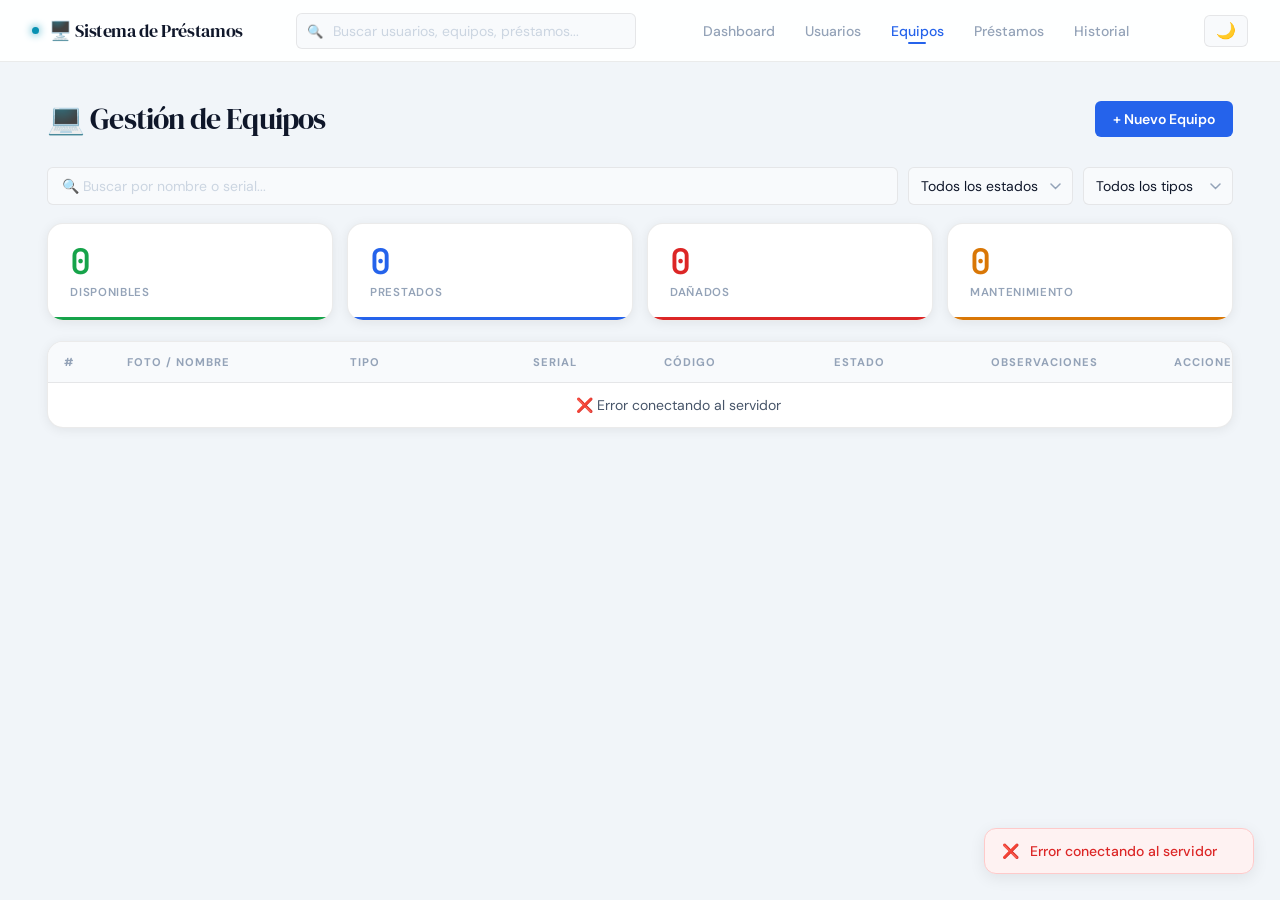
==== frontend/equipos.html @ e12aa638 "proyecto de prestamos backup" ====
<!DOCTYPE html>
<html lang="es">
<head>
    <meta charset="UTF-8">
    <meta name="viewport" content="width=device-width, initial-scale=1.0">
    <title>Equipos | Sistema de Préstamos</title>
    <link rel="stylesheet" href="css/styles.css">
</head>
<body>

    <nav class="navbar">
        <div class="navbar-brand">🖥️ Sistema de Préstamos</div>
        <div class="navbar-links">
            <a href="index.html">Dashboard</a>
            <a href="usuarios.html">Usuarios</a>
            <a href="equipos.html" class="active">Equipos</a>
            <a href="prestamos.html">Préstamos</a>
            <a href="historial.html">Historial</a>
        </div>
    </nav>

    <div class="container">

        <div class="page-header">
            <h1>💻 Gestión de Equipos</h1>
            <button class="btn btn-primary" onclick="abrirModal()">+ Nuevo Equipo</button>
        </div>

        <!-- FILTROS -->
        <div class="filtros-bar">
            <input type="text" id="buscador"
                   placeholder="🔍 Buscar por nombre o serial..."
                   oninput="filtrarEquipos()">

            <select id="filtroEstado" onchange="filtrarEquipos()">
                <option value="">Todos los estados</option>
                <option value="disponible">✅ Disponible</option>
                <option value="prestado">🔵 Prestado</option>
                <option value="dañado">🔴 Dañado</option>
                <option value="mantenimiento">🔧 Mantenimiento</option>
            </select>

            <select id="filtroTipo" onchange="filtrarEquipos()">
                <option value="">Todos los tipos</option>
                <option value="laptop">Laptop</option>
                <option value="mouse">Mouse</option>
                <option value="teclado">Teclado</option>
                <option value="diadema">Diadema</option>
                <option value="otro">Otro</option>
            </select>
        </div>

        <!-- CONTADORES -->
        <div class="stats-row" id="statsRow">
            <div class="stat-card stat-green">
                <span class="stat-num" id="cntDisponible">0</span>
                <span class="stat-label">Disponibles</span>
            </div>
            <div class="stat-card stat-blue">
                <span class="stat-num" id="cntPrestado">0</span>
                <span class="stat-label">Prestados</span>
            </div>
            <div class="stat-card stat-red">
                <span class="stat-num" id="cntDanado">0</span>
                <span class="stat-label">Dañados</span>
            </div>
            <div class="stat-card stat-yellow">
                <span class="stat-num" id="cntMantenimiento">0</span>
                <span class="stat-label">Mantenimiento</span>
            </div>
        </div>

        <!-- TABLA -->
        <div class="card">
            <div class="tabla-scroll">
                <table class="tabla" id="tablaEquipos">
                    <thead>
                        <tr>
                            <th>#</th>
                            <th>Foto / Nombre</th>
                            <th>Tipo</th>
                            <th>Serial</th>
                            <th>Código</th>
                            <th>Estado</th>
                            <th>Observaciones</th>
                            <th>Acciones</th>
                        </tr>
                    </thead>
                    <tbody id="cuerpoTabla">
                        <tr><td colspan="8" class="text-center">Cargando...</td></tr>
                    </tbody>
                </table>
            </div>
        </div>
    </div>

    <!-- ══════════════════════════════════════════════
         MODAL CREAR / EDITAR
    ══════════════════════════════════════════════ -->
    <div class="modal-overlay" id="modalOverlay">
        <div class="modal">
            <div class="modal-header">
                <h2 id="modalTitulo">Nuevo Equipo</h2>
                <button class="modal-close" onclick="cerrarModal()">✕</button>
            </div>
            <div class="modal-body">
                <form id="formEquipo">
                    <input type="hidden" id="equipoId">

                    <div class="form-grid">
                        <div class="form-group">
                            <label>Nombre del equipo *</label>
                            <input type="text" id="nombre"
                                   placeholder="Laptop Dell Latitude" required>
                        </div>
                        <div class="form-group">
                            <label>Tipo *</label>
                            <select id="tipo" required>
                                <option value="">Selecciona un tipo</option>
                                <option value="laptop">Laptop</option>
                                <option value="mouse">Mouse</option>
                                <option value="teclado">Teclado</option>
                                <option value="diadema">Diadema</option>
                                <option value="otro">Otro</option>
                            </select>
                        </div>
                        <div class="form-group">
                            <label>Serial *</label>
                            <input type="text" id="serial"
                                   placeholder="DELL-2024-001" required>
                        </div>
                        <div class="form-group">
                            <label>Código interno</label>
                            <input type="text" id="codigo_interno"
                                   placeholder="TEC-001">
                        </div>
                        <div class="form-group" style="grid-column: span 2;">
                            <label>Observaciones</label>
                            <textarea id="observaciones" rows="2"
                                      placeholder="Estado del equipo, accesorios incluidos..."></textarea>
                        </div>

                        <!-- ── FOTO DEL EQUIPO ── -->
                        <div class="form-group" style="grid-column: span 2;">
                            <label>📷 Foto del equipo</label>
                            <div class="foto-upload-area"
                                 onclick="document.getElementById('fotoInput').click()">
                                <input type="file" id="fotoInput" accept="image/*"
                                       style="display:none"
                                       onchange="previsualizarFoto(event)">
                                <div id="fotoPreviewContainer">
                                    <div id="fotoPlaceholder" class="foto-placeholder">
                                        <span style="font-size:2rem">📷</span>
                                        <span>Clic para subir una foto</span>
                                        <span class="foto-hint">JPG, PNG o WEBP — máx. 2MB</span>
                                    </div>
                                    <img id="fotoPreview" src="" alt="Preview"
                                         style="display:none; max-height:160px;
                                                border-radius:8px; object-fit:cover;">
                                </div>
                            </div>
                            <button type="button" class="btn btn-secondary btn-sm"
                                    id="btnQuitarFoto"
                                    style="display:none; margin-top:8px"
                                    onclick="quitarFoto()">
                                🗑️ Quitar foto
                            </button>
                        </div>
                    </div>

                    <div class="modal-footer">
                        <button type="button" class="btn btn-secondary"
                                onclick="cerrarModal()">Cancelar</button>
                        <button type="submit" class="btn btn-primary">💾 Guardar</button>
                    </div>
                </form>
            </div>
        </div>
    </div>

    <!-- ══════════════════════════════════════════════
         MODAL VER FOTO EN GRANDE
    ══════════════════════════════════════════════ -->
    <div class="modal-overlay" id="modalFotoEquipo">
        <div class="modal" style="max-width:480px">
            <div class="modal-header">
                <h2 id="fotoModalNombre">Foto del equipo</h2>
                <button class="modal-close" onclick="cerrarFotoModal()">✕</button>
            </div>
            <div class="modal-body text-center">
                <img id="fotoModalImg" src="" alt="Foto equipo"
                     style="max-width:100%; border-radius:10px;
                            box-shadow:0 4px 12px rgba(0,0,0,0.1)">
            </div>
        </div>
    </div>

    <script src="js/api.js"></script>
    <script src="js/equipos.js"></script>
</body>
</html>
---- frontend/css/styles.css ----
/* ═══════════════════════════════════════════════════════════════
   SISTEMA DE PRÉSTAMOS — PREMIUM EDITION
   Dark mode: body.dark | Light mode: sin clase
   Fonts: DM Sans + JetBrains Mono + DM Serif Display
   ═══════════════════════════════════════════════════════════════ */

@import url('https://fonts.googleapis.com/css2?family=DM+Sans:ital,opsz,wght@0,9..40,300;0,9..40,400;0,9..40,500;0,9..40,600;0,9..40,700&family=JetBrains+Mono:wght@400;500;600&family=DM+Serif+Display:ital@0;1&display=swap');

/* ══════════════════════════════════════════════════
   TEMA CLARO — DEFAULT (sin clase)
══════════════════════════════════════════════════ */
:root {
  --bg-void:       #f1f5f9;
  --bg-deep:       #e8edf4;
  --bg-surface:    #ffffff;
  --bg-elevated:   #f8fafc;
  --bg-hover:      #f0f4f8;
  --bg-glass:      rgba(0,0,0,0.02);

  --border:        rgba(0,0,0,0.08);
  --border-glow:   rgba(37,99,235,0.25);

  --text-primary:   #0f172a;
  --text-secondary: #475569;
  --text-muted:     #94a3b8;
  --text-dim:       #cbd5e1;

  --accent-blue:   #2563eb;
  --accent-cyan:   #0891b2;
  --accent-green:  #16a34a;
  --accent-yellow: #d97706;
  --accent-red:    #dc2626;
  --accent-purple: #7c3aed;

  --glow-blue:   0 0 18px rgba(37,99,235,0.18);
  --glow-green:  0 0 18px rgba(22,163,74,0.18);
  --glow-red:    0 0 18px rgba(220,38,38,0.18);
  --glow-yellow: 0 0 18px rgba(217,119,6,0.18);

  --shadow-card:  0 2px 12px rgba(0,0,0,0.07);
  --shadow-modal: 0 24px 64px rgba(0,0,0,0.14);

  --nav-bg:     rgba(255,255,255,0.92);
  --nav-border: rgba(0,0,0,0.08);

  --radius-sm: 6px;
  --radius-md: 12px;
  --radius-lg: 16px;
  --radius-xl: 22px;
  --transition: 0.2s cubic-bezier(0.4,0,0.2,1);
  --spring:     0.35s cubic-bezier(0.34,1.56,0.64,1);
}

/* ══════════════════════════════════════════════════
   TEMA OSCURO — body.dark
══════════════════════════════════════════════════ */
body.dark {
  --bg-void:       #070810;
  --bg-deep:       #0c0e1a;
  --bg-surface:    #111320;
  --bg-elevated:   #181b2e;
  --bg-hover:      #1e2238;
  --bg-glass:      rgba(255,255,255,0.03);

  --border:        rgba(255,255,255,0.07);
  --border-glow:   rgba(99,179,237,0.25);

  --text-primary:   #f0f4ff;
  --text-secondary: #8892b0;
  --text-muted:     #4a5568;
  --text-dim:       #2d3748;

  --accent-blue:   #63b3ed;
  --accent-cyan:   #4fd1c7;
  --accent-green:  #68d391;
  --accent-yellow: #f6e05e;
  --accent-red:    #fc8181;
  --accent-purple: #b794f4;

  --glow-blue:   0 0 24px rgba(99,179,237,0.35);
  --glow-green:  0 0 24px rgba(104,211,145,0.35);
  --glow-red:    0 0 24px rgba(252,129,129,0.35);
  --glow-yellow: 0 0 24px rgba(246,224,94,0.30);

  --shadow-card:  0 4px 24px rgba(0,0,0,0.45);
  --shadow-modal: 0 40px 80px rgba(0,0,0,0.6);

  --nav-bg:     rgba(7,8,16,0.88);
  --nav-border: rgba(255,255,255,0.07);
}

/* ══════════════════════════════════════════════════
   RESET
══════════════════════════════════════════════════ */
*, *::before, *::after { margin:0; padding:0; box-sizing:border-box; }
html { scroll-behavior: smooth; }

body {
  font-family: 'DM Sans', sans-serif;
  background: var(--bg-void);
  color: var(--text-primary);
  min-height: 100vh;
  overflow-x: hidden;
  transition: background 0.35s ease, color 0.35s ease;
}

body.dark {
  background-image: radial-gradient(ellipse 80% 50% at 50% -20%, rgba(99,179,237,0.06) 0%, transparent 60%);
  background-attachment: fixed;
}

::-webkit-scrollbar { width: 5px; }
::-webkit-scrollbar-track { background: var(--bg-void); }
::-webkit-scrollbar-thumb { background: var(--border); border-radius: 99px; }
::-webkit-scrollbar-thumb:hover { background: rgba(127,127,127,0.3); }
::selection { background: rgba(99,179,237,0.2); color: var(--text-primary); }

/* ══════════════════════════════════════════════════
   NAVBAR
══════════════════════════════════════════════════ */
.navbar {
  position: sticky;
  top: 0;
  z-index: 100;
  background: var(--nav-bg);
  backdrop-filter: blur(24px) saturate(180%);
  -webkit-backdrop-filter: blur(24px);
  border-bottom: 1px solid var(--nav-border);
  padding: 0 32px;
  height: 62px;
  display: flex;
  align-items: center;
  justify-content: space-between;
  gap: 16px;
  animation: navSlideDown 0.5s cubic-bezier(0.16,1,0.3,1) both;
  transition: background 0.35s ease, border-color 0.35s ease;
}

@keyframes navSlideDown {
  from { transform: translateY(-100%); opacity: 0; }
  to   { transform: translateY(0);     opacity: 1; }
}

.navbar-brand {
  font-family: 'DM Serif Display', serif;
  font-size: 1.15rem;
  color: var(--text-primary);
  letter-spacing: -0.02em;
  display: flex;
  align-items: center;
  gap: 10px;
  white-space: nowrap;
  flex-shrink: 0;
  transition: color 0.35s ease;
}

.navbar-brand::before {
  content: '';
  display: inline-block;
  width: 7px;
  height: 7px;
  background: var(--accent-cyan);
  border-radius: 50%;
  box-shadow: 0 0 8px var(--accent-cyan);
  animation: pulse-dot 2.5s ease-in-out infinite;
  flex-shrink: 0;
  transition: background 0.35s ease;
}

@keyframes pulse-dot {
  0%,100% { opacity:1; transform:scale(1); }
  50%      { opacity:0.4; transform:scale(0.6); }
}

.navbar-links {
  display: flex;
  align-items: center;
  gap: 2px;
  flex-shrink: 0;
}

.navbar-links a {
  position: relative;
  color: var(--text-muted);
  text-decoration: none;
  font-size: 0.875rem;
  font-weight: 500;
  padding: 7px 14px;
  border-radius: var(--radius-sm);
  transition: color var(--transition), background var(--transition);
  white-space: nowrap;
}

.navbar-links a::after {
  content: '';
  position: absolute;
  bottom: 3px; left: 50%;
  width: 0; height: 2px;
  background: var(--accent-blue);
  border-radius: 99px;
  transform: translateX(-50%);
  transition: width var(--transition);
}

.navbar-links a:hover  { color: var(--text-primary); }
.navbar-links a.active { color: var(--accent-blue); }
.navbar-links a.active::after { width: 18px; }

/* ══════════════════════════════════════════════════
   DARK TOGGLE
══════════════════════════════════════════════════ */
.dark-toggle {
  background: var(--bg-elevated);
  border: 1px solid var(--border);
  border-radius: var(--radius-sm);
  color: var(--text-secondary);
  padding: 7px 11px;
  cursor: pointer;
  font-size: 1rem;
  line-height: 1;
  transition: all var(--transition);
  flex-shrink: 0;
  margin-left: 8px;
}

.dark-toggle:hover {
  color: var(--text-primary);
  border-color: var(--border-glow);
  transform: rotate(18deg) scale(1.1);
}

/* ══════════════════════════════════════════════════
   CONTAINER  ← AMPLIADO de 1280px → 1600px
══════════════════════════════════════════════════ */
.container {
  max-width: 1600px;
  width: 97%;
  margin: 36px auto;
  padding: 0 28px;
  animation: pageIn 0.55s cubic-bezier(0.16,1,0.3,1) 0.05s both;
}

@keyframes pageIn {
  from { opacity:0; transform:translateY(18px); }
  to   { opacity:1; transform:translateY(0); }
}

.page-header {
  display: flex;
  justify-content: space-between;
  align-items: center;
  margin-bottom: 28px;
}

.page-header h1 {
  font-family: 'DM Serif Display', serif;
  font-size: 1.9rem;
  font-weight: 400;
  letter-spacing: -0.03em;
  color: var(--text-primary);
  transition: color 0.35s ease;
}

body.dark .page-header h1 {
  background: linear-gradient(135deg, var(--text-primary) 30%, var(--accent-blue) 100%);
  -webkit-background-clip: text;
  -webkit-text-fill-color: transparent;
  background-clip: text;
}

.fecha-hoy {
  font-family: 'JetBrains Mono', monospace;
  font-size: 0.78rem;
  color: var(--text-muted);
  letter-spacing: 0.04em;
}

/* ══════════════════════════════════════════════════
   CARD
══════════════════════════════════════════════════ */
.card {
  background: var(--bg-surface);
  border: 1px solid var(--border);
  border-radius: var(--radius-lg);
  overflow: hidden;
  box-shadow: var(--shadow-card);
  transition: border-color var(--transition), box-shadow var(--transition), background 0.35s ease;
  position: relative;
}

.card:hover { border-color: var(--border-glow); }

.card-title {
  font-size: 0.75rem;
  font-weight: 700;
  color: var(--text-muted);
  letter-spacing: 0.08em;
  text-transform: uppercase;
  padding: 0 0 14px 0;
  transition: color 0.35s ease;
}

/* ══════════════════════════════════════════════════
   TABLA  ← min-width añadido + anchos por columna
══════════════════════════════════════════════════ */
.tabla {
  width: 100%;
  min-width: 1260px;   /* ← fuerza el ancho mínimo total */
  border-collapse: collapse;
  font-size: 0.875rem;
}

/* Anchos mínimos por columna */
.tabla th:nth-child(1)  { min-width: 48px;  }   /* #          */
.tabla th:nth-child(2)  { min-width: 170px; }   /* Usuario    */
.tabla th:nth-child(3)  { min-width: 140px; }   /* Equipo     */
.tabla th:nth-child(4)  { min-width: 100px; }   /* Tipo       */
.tabla th:nth-child(5)  { min-width: 130px; }   /* Código     */
.tabla th:nth-child(6)  { min-width: 120px; }   /* F. Préstamo*/
.tabla th:nth-child(7)  { min-width: 120px; }   /* Dev. Est.  */
.tabla th:nth-child(8)  { min-width: 115px; }   /* Estado     */
.tabla th:nth-child(9)  { min-width: 140px; }   /* Firmas     */
.tabla th:nth-child(10) { min-width: 210px; }   /* Acciones   */

.tabla thead { background: var(--bg-elevated); transition: background 0.35s ease; }

.tabla th {
  padding: 13px 16px;
  text-align: left;
  font-size: 0.7rem;
  font-weight: 700;
  letter-spacing: 0.09em;
  text-transform: uppercase;
  color: var(--text-muted);
  border-bottom: 1px solid var(--border);
  white-space: nowrap;
}

.tabla td {
  padding: 13px 16px;
  border-bottom: 1px solid var(--border);
  color: var(--text-secondary);
  transition: background var(--transition), color var(--transition);
  vertical-align: middle;
}

.tabla tbody tr {
  animation: rowIn 0.4s cubic-bezier(0.16,1,0.3,1) both;
  transition: background var(--transition);
}

.tabla tbody tr:nth-child(1)  { animation-delay:0.04s; }
.tabla tbody tr:nth-child(2)  { animation-delay:0.07s; }
.tabla tbody tr:nth-child(3)  { animation-delay:0.10s; }
.tabla tbody tr:nth-child(4)  { animation-delay:0.13s; }
.tabla tbody tr:nth-child(5)  { animation-delay:0.16s; }
.tabla tbody tr:nth-child(6)  { animation-delay:0.19s; }
.tabla tbody tr:nth-child(7)  { animation-delay:0.22s; }
.tabla tbody tr:nth-child(8)  { animation-delay:0.25s; }

@keyframes rowIn {
  from { opacity:0; transform:translateX(-10px); }
  to   { opacity:1; transform:translateX(0); }
}

.tabla tbody tr:hover td { background:var(--bg-hover); color:var(--text-primary); }
.tabla tbody tr:last-child td { border-bottom:none; }

.text-center { text-align:center; }
.text-muted  { color:var(--text-muted); }
.text-danger { color:var(--accent-red); }

/* ══════════════════════════════════════════════════
   BADGES
══════════════════════════════════════════════════ */
.badge {
  display: inline-flex;
  align-items: center;
  gap: 5px;
  padding: 4px 10px;
  border-radius: 99px;
  font-size: 0.72rem;
  font-weight: 600;
  letter-spacing: 0.03em;
  white-space: nowrap;
  border: 1px solid transparent;
  transition: transform var(--spring);
}

.badge::before { content:''; width:5px; height:5px; border-radius:50%; flex-shrink:0; }

.badge-success { background:rgba(22,163,74,0.1);   color:var(--accent-green);  border-color:rgba(22,163,74,0.2); }
.badge-danger  { background:rgba(220,38,38,0.1);   color:var(--accent-red);    border-color:rgba(220,38,38,0.2); }
.badge-info    { background:rgba(37,99,235,0.1);   color:var(--accent-blue);   border-color:rgba(37,99,235,0.2); }
.badge-warning { background:rgba(217,119,6,0.1);   color:var(--accent-yellow); border-color:rgba(217,119,6,0.2); }

.badge-success::before { background:var(--accent-green); }
.badge-danger::before  { background:var(--accent-red); }
.badge-info::before    { background:var(--accent-blue); }
.badge-warning::before { background:var(--accent-yellow); }

body.dark .badge-success { background:rgba(104,211,145,0.1); border-color:rgba(104,211,145,0.2); }
body.dark .badge-danger  { background:rgba(252,129,129,0.1); border-color:rgba(252,129,129,0.2); }
body.dark .badge-info    { background:rgba(99,179,237,0.1);  border-color:rgba(99,179,237,0.2); }
body.dark .badge-warning { background:rgba(246,224,94,0.1);  border-color:rgba(246,224,94,0.2); }

/* ══════════════════════════════════════════════════
   BOTONES
══════════════════════════════════════════════════ */
.btn {
  display: inline-flex;
  align-items: center;
  gap: 6px;
  padding: 9px 18px;
  border: none;
  border-radius: var(--radius-sm);
  cursor: pointer;
  font-family: 'DM Sans', sans-serif;
  font-size: 0.875rem;
  font-weight: 500;
  transition: all var(--transition);
  white-space: nowrap;
  position: relative;
  overflow: hidden;
}

.btn:active { transform:scale(0.96); }

.btn-primary  { background:var(--accent-blue);   color:#fff; font-weight:600; }
.btn-success  { background:var(--accent-green);  color:#fff; font-weight:600; }
.btn-warning  { background:var(--accent-yellow); color:#1a1a1a; font-weight:600; }
.btn-danger   { background:var(--accent-red);    color:#fff; font-weight:600; }
.btn-pdf      { background:var(--accent-red);    color:#fff; font-weight:600; }

.btn-primary:hover  { opacity:.88; transform:translateY(-1px); box-shadow:var(--glow-blue);   }
.btn-success:hover  { opacity:.88; transform:translateY(-1px); box-shadow:var(--glow-green);  }
.btn-warning:hover  { opacity:.88; transform:translateY(-1px); box-shadow:var(--glow-yellow); }
.btn-danger:hover   { opacity:.88; transform:translateY(-1px); box-shadow:var(--glow-red);    }

.btn-secondary {
  background: var(--bg-elevated);
  color: var(--text-secondary);
  border: 1px solid var(--border);
}
.btn-secondary:hover {
  color: var(--text-primary);
  border-color: var(--border-glow);
  background: var(--bg-hover);
}

.btn-sm { padding:6px 12px; font-size:0.8rem; }

.acciones { display:flex; gap:6px; align-items:center; }

/* ══════════════════════════════════════════════════
   INPUTS — TODOS LOS CASOS
══════════════════════════════════════════════════ */
input[type="text"],
input[type="email"],
input[type="date"],
select,
textarea {
  background: var(--bg-elevated);
  border: 1px solid var(--border);
  border-radius: var(--radius-sm);
  color: var(--text-primary);
  font-family: 'DM Sans', sans-serif;
  font-size: 0.875rem;
  outline: none;
  transition: border-color var(--transition), box-shadow var(--transition), background 0.35s ease;
  appearance: none;
  -webkit-appearance: none;
}

input[type="text"]::placeholder,
input[type="email"]::placeholder,
textarea::placeholder { color: var(--text-dim); }

input[type="text"]:focus,
input[type="email"]:focus,
input[type="date"]:focus,
select:focus,
textarea:focus {
  border-color: var(--accent-blue);
  box-shadow: 0 0 0 3px rgba(99,179,237,0.1);
  background: var(--bg-hover);
}

option { background:var(--bg-elevated); color:var(--text-primary); }

/* ── SEARCH BAR FULL WIDTH ────────────────────────── */
.search-bar { margin-bottom: 16px; }
.search-bar input[type="text"] { width:100%; padding:10px 16px; }

/* ── FILTROS EN LÍNEA CORRECTOS ───────────────────── */
.filtros-bar {
  display: flex;
  flex-wrap: wrap;
  gap: 10px;
  margin-bottom: 18px;
  align-items: center;
}

.filtros-bar input[type="text"] {
  flex: 1;
  min-width: 180px;
  padding: 9px 14px;
}

.filtros-bar select {
  flex: 0 0 auto;
  width: auto;
  min-width: 150px;
  max-width: 220px;
  padding: 9px 34px 9px 12px;
  background-image: url("data:image/svg+xml,%3Csvg xmlns='http://www.w3.org/2000/svg' width='11' height='7'%3E%3Cpath d='M1 1l4.5 4.5L10 1' stroke='%2394a3b8' stroke-width='1.5' fill='none' stroke-linecap='round'/%3E%3C/svg%3E");
  background-repeat: no-repeat;
  background-position: right 11px center;
  cursor: pointer;
}

/* ── FORM GRID ────────────────────────────────────── */
.form-grid { display:grid; grid-template-columns:1fr 1fr; gap:16px; }

.form-group { display:flex; flex-direction:column; gap:6px; }

.form-group label {
  font-size: 0.72rem;
  font-weight: 700;
  color: var(--text-muted);
  letter-spacing: 0.06em;
  text-transform: uppercase;
}

.form-group input[type="text"],
.form-group input[type="email"],
.form-group input[type="date"] { width:100%; padding:9px 12px; }

.form-group select {
  width: 100%;
  padding: 9px 32px 9px 12px;
  background-image: url("data:image/svg+xml,%3Csvg xmlns='http://www.w3.org/2000/svg' width='11' height='7'%3E%3Cpath d='M1 1l4.5 4.5L10 1' stroke='%2394a3b8' stroke-width='1.5' fill='none' stroke-linecap='round'/%3E%3C/svg%3E");
  background-repeat: no-repeat;
  background-position: right 10px center;
}

.form-group textarea { padding:9px 12px; resize:vertical; min-height:76px; width:100%; }

.select-estado {
  padding: 5px 26px 5px 9px;
  border-radius: var(--radius-sm);
  font-size: 0.8rem;
  cursor: pointer;
  width: auto;
  background-image: url("data:image/svg+xml,%3Csvg xmlns='http://www.w3.org/2000/svg' width='10' height='6'%3E%3Cpath d='M1 1l4 4 4-4' stroke='%2394a3b8' stroke-width='1.5' fill='none' stroke-linecap='round'/%3E%3C/svg%3E");
  background-repeat: no-repeat;
  background-position: right 8px center;
}

/* ══════════════════════════════════════════════════
   MODAL
══════════════════════════════════════════════════ */
.modal-overlay {
  display: none;
  position: fixed;
  inset: 0;
  background: rgba(0,0,0,0.6);
  backdrop-filter: blur(10px);
  z-index: 1000;
  align-items: center;
  justify-content: center;
  padding: 20px;
}

.modal-overlay.active { display:flex; animation:overlayIn 0.2s ease both; }

@keyframes overlayIn { from{opacity:0} to{opacity:1} }

.modal {
  background: var(--bg-surface);
  border: 1px solid var(--border);
  border-radius: var(--radius-xl);
  width: 620px;
  max-width: 95vw;
  max-height: 90vh;
  overflow-y: auto;
  box-shadow: var(--shadow-modal);
  animation: modalIn 0.32s cubic-bezier(0.34,1.46,0.64,1) both;
  position: relative;
  transition: background 0.35s ease;
}

.modal::before {
  content: '';
  position: absolute;
  top:0; left:10%; right:10%;
  height: 1px;
  background: linear-gradient(90deg, transparent, var(--accent-blue), transparent);
  opacity: 0.5;
}

@keyframes modalIn {
  from { opacity:0; transform:scale(0.93) translateY(14px); }
  to   { opacity:1; transform:scale(1) translateY(0); }
}

.modal-lg { width:700px; }

.modal-header {
  display: flex;
  justify-content: space-between;
  align-items: center;
  padding: 22px 26px;
  border-bottom: 1px solid var(--border);
}

.modal-header h2 {
  font-family: 'DM Serif Display', serif;
  font-size: 1.2rem;
  font-weight: 400;
  color: var(--text-primary);
}

.modal-close {
  background: var(--bg-elevated);
  border: 1px solid var(--border);
  color: var(--text-muted);
  width: 30px; height: 30px;
  border-radius: var(--radius-sm);
  font-size: 0.9rem;
  cursor: pointer;
  display: flex; align-items: center; justify-content: center;
  transition: all var(--transition);
}
.modal-close:hover { color:var(--text-primary); background:var(--bg-hover); border-color:var(--border-glow); }

.modal-body { padding:26px; }

.modal-footer {
  display: flex;
  justify-content: flex-end;
  gap: 10px;
  margin-top: 22px;
  padding-top: 18px;
  border-top: 1px solid var(--border);
}

/* ══════════════════════════════════════════════════
   STATS — EQUIPOS
══════════════════════════════════════════════════ */
.stats-row {
  display: grid;
  grid-template-columns: repeat(4, 1fr);
  gap: 14px;
  margin-bottom: 20px;
}

.stat-card {
  background: var(--bg-surface);
  border: 1px solid var(--border);
  border-radius: var(--radius-lg);
  padding: 20px 22px;
  display: flex;
  flex-direction: column;
  gap: 6px;
  position: relative;
  overflow: hidden;
  box-shadow: var(--shadow-card);
  transition: all var(--transition), background 0.35s ease;
  animation: statIn 0.5s cubic-bezier(0.16,1,0.3,1) both;
}

.stat-card:nth-child(1) { animation-delay:0.08s; }
.stat-card:nth-child(2) { animation-delay:0.13s; }
.stat-card:nth-child(3) { animation-delay:0.18s; }
.stat-card:nth-child(4) { animation-delay:0.23s; }

@keyframes statIn {
  from { opacity:0; transform:translateY(16px) scale(0.97); }
  to   { opacity:1; transform:translateY(0) scale(1); }
}

.stat-card::after {
  content:'';
  position:absolute;
  bottom:0; left:0; right:0;
  height:3px;
  border-radius:0 0 var(--radius-lg) var(--radius-lg);
}

.stat-card:hover { transform:translateY(-3px); }

.stat-num {
  font-family: 'JetBrains Mono', monospace;
  font-size: 2.2rem;
  font-weight: 600;
  line-height: 1;
  animation: countUp 0.6s cubic-bezier(0.16,1,0.3,1) 0.2s both;
}

@keyframes countUp {
  from { opacity:0; transform:translateY(8px); }
  to   { opacity:1; transform:translateY(0); }
}

.stat-label {
  font-size: 0.72rem;
  color: var(--text-muted);
  letter-spacing: 0.06em;
  text-transform: uppercase;
  font-weight: 600;
}

.stat-green  .stat-num  { color:var(--accent-green);  }
.stat-blue   .stat-num  { color:var(--accent-blue);   }
.stat-red    .stat-num  { color:var(--accent-red);    }
.stat-yellow .stat-num  { color:var(--accent-yellow); }

.stat-green::after  { background:var(--accent-green);  }
.stat-blue::after   { background:var(--accent-blue);   }
.stat-red::after    { background:var(--accent-red);    }
.stat-yellow::after { background:var(--accent-yellow); }

.stat-green:hover  { border-color:rgba(22,163,74,0.3);   box-shadow:var(--glow-green);  }
.stat-blue:hover   { border-color:rgba(37,99,235,0.3);   box-shadow:var(--glow-blue);   }
.stat-red:hover    { border-color:rgba(220,38,38,0.3);   box-shadow:var(--glow-red);    }
.stat-yellow:hover { border-color:rgba(217,119,6,0.3);   box-shadow:var(--glow-yellow); }

body.dark .stat-green:hover  { border-color:rgba(104,211,145,0.3); }
body.dark .stat-blue:hover   { border-color:rgba(99,179,237,0.3);  }
body.dark .stat-red:hover    { border-color:rgba(252,129,129,0.3); }
body.dark .stat-yellow:hover { border-color:rgba(246,224,94,0.3);  }

/* ══════════════════════════════════════════════════
   DASHBOARD GRIDS
══════════════════════════════════════════════════ */
.dash-grid-4 { display:grid; grid-template-columns:repeat(4,1fr); gap:14px; }
.dash-grid-2 { display:grid; grid-template-columns:1fr 1fr; gap:14px; }

.dash-card {
  background: var(--bg-surface);
  border: 1px solid var(--border);
  border-left: 4px solid transparent;
  border-radius: var(--radius-lg);
  padding: 20px 22px;
  display: flex;
  align-items: center;
  gap: 16px;
  box-shadow: var(--shadow-card);
  transition: all var(--transition), background 0.35s ease;
  animation: statIn 0.5s cubic-bezier(0.16,1,0.3,1) both;
}

.dash-card:nth-child(1){animation-delay:.08s}
.dash-card:nth-child(2){animation-delay:.13s}
.dash-card:nth-child(3){animation-delay:.18s}
.dash-card:nth-child(4){animation-delay:.23s}

.dash-card:hover { transform:translateY(-2px); }

.dash-icon {
  font-size: 1.6rem;
  width: 48px; height: 48px;
  display: flex; align-items: center; justify-content: center;
  border-radius: var(--radius-md);
  background: var(--bg-elevated);
  flex-shrink: 0;
  transition: background 0.35s ease;
}

.dash-num {
  display: block;
  font-family: 'JetBrains Mono', monospace;
  font-size: 1.8rem;
  font-weight: 600;
  line-height: 1;
  animation: countUp 0.6s cubic-bezier(0.16,1,0.3,1) 0.25s both;
}

.dash-label {
  font-size: 0.72rem;
  color: var(--text-muted);
  letter-spacing: 0.05em;
  text-transform: uppercase;
  font-weight: 600;
  margin-top: 4px;
  display: block;
}

.dash-blue   { border-left-color:var(--accent-blue);   } .dash-blue   .dash-num { color:var(--accent-blue);   }
.dash-green  { border-left-color:var(--accent-green);  } .dash-green  .dash-num { color:var(--accent-green);  }
.dash-yellow { border-left-color:var(--accent-yellow); } .dash-yellow .dash-num { color:var(--accent-yellow); }
.dash-red    { border-left-color:var(--accent-red);    } .dash-red    .dash-num { color:var(--accent-red);    }

.dash-blue:hover   { box-shadow:var(--glow-blue);   } .dash-green:hover  { box-shadow:var(--glow-green);  }
.dash-yellow:hover { box-shadow:var(--glow-yellow); } .dash-red:hover    { box-shadow:var(--glow-red);    }

.dash-card-sm {
  background: var(--bg-surface);
  border: 1px solid var(--border);
  border-radius: var(--radius-md);
  padding: 15px 18px;
  display: flex; justify-content: space-between; align-items: center;
  box-shadow: var(--shadow-card);
  transition: all var(--transition), background 0.35s ease;
  animation: statIn 0.5s cubic-bezier(0.16,1,0.3,1) both;
}
.dash-card-sm:nth-child(1){animation-delay:.12s} .dash-card-sm:nth-child(2){animation-delay:.17s}
.dash-card-sm:nth-child(3){animation-delay:.22s} .dash-card-sm:nth-child(4){animation-delay:.27s}
.dash-card-sm:hover { border-color:var(--border-glow); background:var(--bg-elevated); transform:translateY(-1px); }

.dash-sm-label { font-size:0.82rem; color:var(--text-muted); }
.dash-sm-num { font-family:'JetBrains Mono',monospace; font-size:1.5rem; font-weight:600; color:var(--text-primary); }

.dash-chart-card { padding:22px; }

.chart-bars  { display:flex; flex-direction:column; gap:14px; margin-top:8px; }
.bar-row     { display:flex; align-items:center; gap:10px; }
.bar-label   { width:90px; font-size:0.8rem; color:var(--text-secondary); text-transform:capitalize; flex-shrink:0; }
.bar-track   { flex:1; background:var(--bg-elevated); border-radius:99px; height:8px; overflow:hidden; transition:background 0.35s ease; }
.bar-fill    { height:100%; border-radius:99px; transition:width 1s cubic-bezier(0.16,1,0.3,1); min-width:4px; }
.bar-num     { width:26px; font-family:'JetBrains Mono',monospace; font-size:0.8rem; font-weight:600; color:var(--text-primary); text-align:right; }

/* ══════════════════════════════════════════════════
   ALERTAS
══════════════════════════════════════════════════ */
.alerta-item {
  display:flex; align-items:center; gap:12px;
  padding:11px 14px; border-radius:var(--radius-sm);
  margin-bottom:8px; font-size:0.875rem;
  border:1px solid transparent;
  animation:alertIn 0.4s cubic-bezier(0.16,1,0.3,1) both;
}
@keyframes alertIn { from{opacity:0;transform:translateX(-8px)} to{opacity:1;transform:translateX(0)} }

.alerta-danger  { background:rgba(220,38,38,0.08);  color:var(--accent-red);    border-color:rgba(220,38,38,0.15);  }
.alerta-warning { background:rgba(217,119,6,0.08);  color:var(--accent-yellow); border-color:rgba(217,119,6,0.15);  }
.alerta-info    { background:rgba(37,99,235,0.08);  color:var(--accent-blue);   border-color:rgba(37,99,235,0.15);  }

body.dark .alerta-danger  { background:rgba(252,129,129,0.08); border-color:rgba(252,129,129,0.15); }
body.dark .alerta-warning { background:rgba(246,224,94,0.08);  border-color:rgba(246,224,94,0.15); }
body.dark .alerta-info    { background:rgba(99,179,237,0.08);  border-color:rgba(99,179,237,0.15); }

.alerta-icono { font-size:1rem; }
.alerta-ok    { display:flex; flex-direction:column; align-items:center; gap:8px; padding:32px; color:var(--text-muted); font-size:0.875rem; }
.alerta-card  { border-color:rgba(220,38,38,0.2) !important; }
.alerta-title { color:var(--accent-red) !important; }
.fila-alerta  { background:rgba(220,38,38,0.04) !important; }
.fila-alerta:hover td { background:rgba(220,38,38,0.07) !important; }

/* ══════════════════════════════════════════════════
   MOVIMIENTOS / TABS / FIRMA / FOTO / INFO CARD
══════════════════════════════════════════════════ */
.movimiento-item { display:flex; align-items:center; gap:12px; padding:11px 0; border-bottom:1px solid var(--border); }
.movimiento-item:last-child { border-bottom:none; }
.mov-icono  { font-size:1rem; width:26px; text-align:center; }
.mov-info   { flex:1; }
.mov-usuario { font-size:0.875rem; font-weight:600; color:var(--text-primary); }
.mov-equipo  { font-size:0.78rem; color:var(--text-muted); margin-top:1px; }
.mov-fecha   { font-family:'JetBrains Mono',monospace; font-size:0.72rem; color:var(--text-muted); white-space:nowrap; }

.tabs {
  display:flex; gap:4px; margin-bottom:18px;
  background:var(--bg-surface); border:1px solid var(--border);
  border-radius:var(--radius-md); padding:5px; width:fit-content;
  transition:background 0.35s ease;
}

.tab {
  padding:8px 18px; border:none; background:none; cursor:pointer;
  font-family:'DM Sans',sans-serif; font-size:0.875rem; font-weight:500;
  color:var(--text-muted); border-radius:var(--radius-sm); transition:all var(--transition);
}

.tab:hover { color:var(--text-secondary); background:var(--bg-elevated); }
.tab.active { color:var(--text-primary); background:var(--bg-elevated); border:1px solid var(--border-glow); font-weight:600; }
.tab-content { display:none; }
.tab-content.active { display:block; animation:pageIn 0.28s ease both; }

.firma-section { margin-top:18px; border-top:1px solid var(--border); padding-top:18px; }
.firma-label { display:block; font-size:0.72rem; font-weight:700; color:var(--text-muted); letter-spacing:0.06em; text-transform:uppercase; margin-bottom:10px; }
.firma-container { border:2px dashed var(--border); border-radius:var(--radius-md); background:var(--bg-elevated); overflow:hidden; cursor:crosshair; transition:border-color var(--transition); }
.firma-container:hover { border-color:var(--accent-blue); }
#firmaCanvas { display:block; width:100%; height:155px; touch-action:none; }
.firma-acciones { display:flex; align-items:center; gap:12px; margin-top:9px; }
.firma-hint { font-size:0.78rem; color:var(--text-muted); }

.foto-upload-area { border:2px dashed var(--border); border-radius:var(--radius-md); background:var(--bg-elevated); cursor:pointer; transition:all var(--transition); min-height:100px; display:flex; align-items:center; justify-content:center; padding:12px; }
.foto-upload-area:hover { border-color:var(--accent-blue); }
.foto-placeholder { display:flex; flex-direction:column; align-items:center; gap:6px; color:var(--text-muted); font-size:0.875rem; }
.foto-hint { font-size:0.75rem; color:var(--text-dim); }
.equipo-nombre-cell { display:flex; align-items:center; gap:10px; }
.equipo-thumb { width:40px; height:40px; border-radius:var(--radius-sm); object-fit:cover; border:1px solid var(--border); cursor:pointer; transition:transform var(--spring), box-shadow var(--transition); }
.equipo-thumb:hover { transform:scale(1.12); box-shadow:0 6px 20px rgba(0,0,0,0.25); }
.equipo-thumb-placeholder { width:40px; height:40px; border-radius:var(--radius-sm); background:var(--bg-elevated); border:1px solid var(--border); display:flex; align-items:center; justify-content:center; font-size:1.1rem; }

.info-card { background:var(--bg-surface); border:1px solid var(--border-glow); border-radius:var(--radius-lg); padding:18px 22px; display:flex; flex-wrap:wrap; gap:22px; margin-top:14px; position:relative; overflow:hidden; box-shadow:var(--shadow-card); transition:background 0.35s ease; }
.info-card::before { content:''; position:absolute; left:0; top:0; bottom:0; width:3px; background:var(--accent-blue); }
.info-item  { display:flex; flex-direction:column; gap:3px; min-width:110px; }
.info-label { font-size:0.68rem; font-weight:700; color:var(--text-muted); text-transform:uppercase; letter-spacing:0.07em; }
.info-valor { font-size:0.9rem; color:var(--text-primary); font-weight:500; }

.buscar-seccion { display:flex; gap:10px; align-items:center; margin-bottom:14px; }
.buscar-seccion select { flex:1; padding:9px 32px 9px 12px; background-image:url("data:image/svg+xml,%3Csvg xmlns='http://www.w3.org/2000/svg' width='11' height='7'%3E%3Cpath d='M1 1l4.5 4.5L10 1' stroke='%2394a3b8' stroke-width='1.5' fill='none' stroke-linecap='round'/%3E%3C/svg%3E"); background-repeat:no-repeat; background-position:right 12px center; }

/* ══════════════════════════════════════════════════
   TOASTS
══════════════════════════════════════════════════ */
#toast-container { position:fixed; bottom:26px; right:26px; z-index:9999; display:flex; flex-direction:column; gap:10px; }

.toast {
  display:flex; align-items:center; gap:11px;
  padding:13px 17px; border-radius:var(--radius-md);
  font-size:0.875rem; font-weight:500;
  animation:toastIn 0.4s cubic-bezier(0.34,1.46,0.64,1) both;
  min-width:270px; max-width:360px; border:1px solid transparent;
}

@keyframes toastIn  { from{opacity:0;transform:translateX(50px) scale(0.92)} to{opacity:1;transform:translateX(0) scale(1)} }
@keyframes slideOut { from{opacity:1;transform:translateX(0) scale(1)} to{opacity:0;transform:translateX(50px) scale(0.92)} }

.toast-success { background:#f0fdf4; color:#15803d; border-color:#bbf7d0; box-shadow:0 4px 16px rgba(0,0,0,0.08); }
.toast-error   { background:#fef2f2; color:#dc2626; border-color:#fecaca; box-shadow:0 4px 16px rgba(0,0,0,0.08); }
.toast-warning { background:#fffbeb; color:#d97706; border-color:#fde68a; box-shadow:0 4px 16px rgba(0,0,0,0.08); }
.toast-info    { background:#eff6ff; color:#2563eb; border-color:#bfdbfe; box-shadow:0 4px 16px rgba(0,0,0,0.08); }

body.dark .toast-success { background:#052e16; color:#86efac; border-color:rgba(134,239,172,0.25); box-shadow:0 8px 28px rgba(0,0,0,0.4); }
body.dark .toast-error   { background:#2d0a0a; color:#fca5a5; border-color:rgba(252,165,165,0.25); box-shadow:0 8px 28px rgba(0,0,0,0.4); }
body.dark .toast-warning { background:#2d1e00; color:#fde68a; border-color:rgba(253,230,138,0.25); box-shadow:0 8px 28px rgba(0,0,0,0.4); }
body.dark .toast-info    { background:#0c1a3b; color:#93c5fd; border-color:rgba(147,197,253,0.25); box-shadow:0 8px 28px rgba(0,0,0,0.4); }

/* ══════════════════════════════════════════════════
   PAGINACIÓN / SKELETON / MISC
══════════════════════════════════════════════════ */
.paginacion { display:flex; justify-content:center; align-items:center; gap:5px; padding:16px; border-top:1px solid var(--border); }
.paginacion button { padding:6px 11px; border:1px solid var(--border); border-radius:var(--radius-sm); background:var(--bg-elevated); cursor:pointer; font-family:'DM Sans',sans-serif; font-size:0.82rem; color:var(--text-muted); transition:all var(--transition); }
.paginacion button:hover:not(:disabled) { background:var(--accent-blue); color:#fff; border-color:var(--accent-blue); font-weight:600; }
.paginacion button.activa { background:var(--accent-blue); color:#fff; border-color:var(--accent-blue); font-weight:600; }
.paginacion button:disabled { opacity:0.3; cursor:not-allowed; }
.paginacion-info { font-family:'JetBrains Mono',monospace; font-size:0.75rem; color:var(--text-muted); text-align:center; padding-bottom:8px; }

.skeleton { background:linear-gradient(90deg, var(--bg-elevated) 25%, var(--bg-hover) 50%, var(--bg-elevated) 75%); background-size:200% 100%; animation:shimmer 1.5s ease-in-out infinite; border-radius:var(--radius-sm); }
@keyframes shimmer { 0%{background-position:200% 0} 100%{background-position:-200% 0} }
.skeleton-row td { padding:15px 18px; }
.skeleton-line { height:12px; border-radius:4px; }
.skeleton-line.short  { width:55%; }
.skeleton-line.medium { width:78%; }
.skeleton-line.long   { width:92%; }

.modal-confirm-body   { text-align:center; padding:32px 24px 8px; }
.modal-confirm-icono  { font-size:2.8rem; margin-bottom:14px; }
.modal-confirm-titulo { font-family:'DM Serif Display',serif; font-size:1.15rem; color:var(--text-primary); margin-bottom:9px; }
.modal-confirm-texto  { font-size:0.875rem; color:var(--text-muted); line-height:1.6; }

.hist-item            { display:flex; align-items:flex-start; gap:12px; padding:13px 0; border-bottom:1px solid var(--border); }
.hist-item:last-child { border-bottom:none; }
.hist-dot             { width:9px; height:9px; border-radius:50%; margin-top:5px; flex-shrink:0; }
.hist-info            { flex:1; }
.hist-usuario         { font-size:0.875rem; font-weight:600; color:var(--text-primary); }
.hist-fecha           { font-family:'JetBrains Mono',monospace; font-size:0.75rem; color:var(--text-muted); margin-top:2px; }
.hist-estado-txt      { font-size:0.78rem; font-weight:600; }

.devolucion-info { background:var(--bg-elevated); border:1px solid var(--border); border-radius:var(--radius-sm); padding:13px 15px; margin-bottom:15px; font-size:0.875rem; color:var(--text-secondary); line-height:1.7; transition:background 0.35s ease; }
.devolucion-info strong { color:var(--text-primary); }

code { font-family:'JetBrains Mono',monospace; background:var(--bg-elevated); border:1px solid var(--border); padding:2px 7px; border-radius:4px; font-size:0.8rem; color:var(--accent-cyan); }

/* Search global */
.navbar-search { position:relative; flex:1; max-width:340px; }
.navbar-search input[type="text"] { width:100%; padding:8px 16px 8px 36px; }
body.dark .navbar-search input[type="text"] { background:rgba(255,255,255,0.05); }
.navbar-search-icon { position:absolute; left:11px; top:50%; transform:translateY(-50%); font-size:0.82rem; pointer-events:none; }
.search-global-results { position:absolute; top:calc(100% + 9px); left:0; width:420px; background:var(--bg-surface); border:1px solid var(--border-glow); border-radius:var(--radius-lg); box-shadow:0 20px 56px rgba(0,0,0,0.2); z-index:9998; max-height:460px; overflow-y:auto; display:none; transition:background 0.35s ease; }
body.dark .search-global-results { box-shadow:0 20px 56px rgba(0,0,0,0.5); }
.search-global-results.visible { display:block; animation:pageIn 0.2s ease both; }
.search-result-group { padding:6px 0; }
.search-result-group-title { font-size:0.68rem; font-weight:700; color:var(--text-muted); text-transform:uppercase; letter-spacing:0.09em; padding:7px 16px; }
.search-result-item { display:flex; align-items:center; gap:11px; padding:9px 16px; cursor:pointer; transition:background var(--transition); text-decoration:none; color:inherit; }
.search-result-item:hover { background:var(--bg-elevated); }
.search-result-icono  { font-size:1rem; width:26px; text-align:center; }
.search-result-titulo { font-size:0.875rem; font-weight:600; color:var(--text-primary); }
.search-result-sub    { font-size:0.78rem; color:var(--text-muted); }
.search-empty, .search-loading { padding:24px; text-align:center; color:var(--text-muted); font-size:0.875rem; }

/* ══════════════════════════════════════════════════
   RESPONSIVE
══════════════════════════════════════════════════ */
@media (max-width:1100px) {
  .dash-grid-4 { grid-template-columns:repeat(2,1fr); }
  .stats-row   { grid-template-columns:repeat(2,1fr); }
}

@media (max-width:768px) {
  .navbar  { padding:0 18px; }
  .container { padding:0 18px; margin:20px auto; }
  .dash-grid-4, .dash-grid-2, .stats-row { grid-template-columns:1fr; }
  .form-grid { grid-template-columns:1fr; }
  .page-header h1 { font-size:1.5rem; }
  .navbar-links   { display:none; }
  .filtros-bar    { flex-direction:column; }
  .filtros-bar select { max-width:100%; min-width:100%; }
}

/* ══════════════════════════════════════════════════
   SCROLL HORIZONTAL EN TABLAS
══════════════════════════════════════════════════ */
.tabla-scroll {
  overflow-x: auto;
  -webkit-overflow-scrolling: touch;
}

.tabla-scroll::-webkit-scrollbar {
  height: 5px;
}

.tabla-scroll::-webkit-scrollbar-track {
  background: var(--bg-elevated);
  border-radius: 99px;
}

.tabla-scroll::-webkit-scrollbar-thumb {
  background: var(--border);
  border-radius: 99px;
}

.tabla-scroll::-webkit-scrollbar-thumb:hover {
  background: rgba(127,127,127,0.3);
}
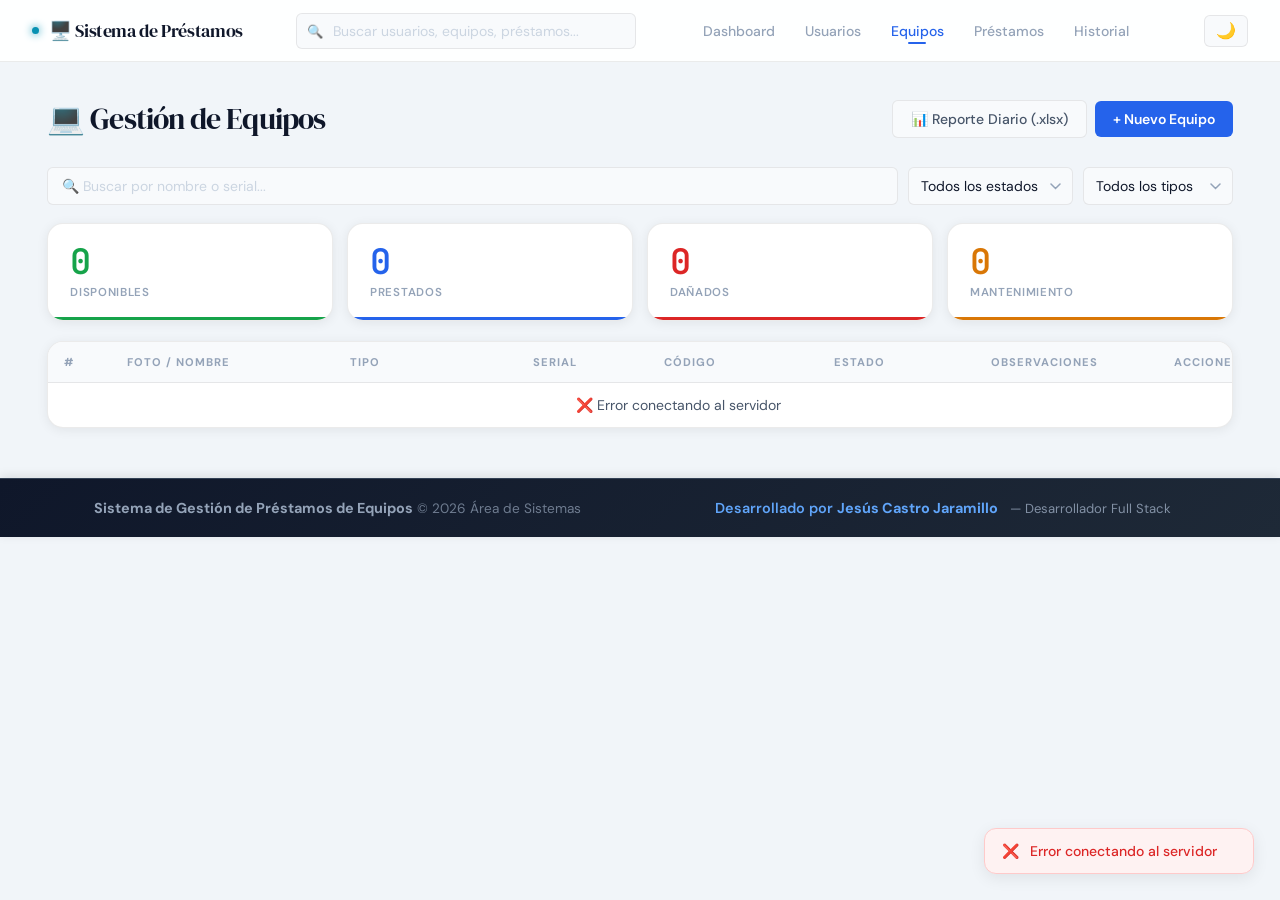
==== commit e85b07e2: "Actualizacion de sistema de prestamos" ====
--- a/frontend/equipos.html
+++ b/frontend/equipos.html
@@ -5,6 +5,7 @@
     <meta name="viewport" content="width=device-width, initial-scale=1.0">
     <title>Equipos | Sistema de Préstamos</title>
     <link rel="stylesheet" href="css/styles.css">
+    
 </head>
 <body>
 
@@ -21,9 +22,19 @@
 
     <div class="container">
 
+        <!-- ══ ENCABEZADO ══ -->
         <div class="page-header">
             <h1>💻 Gestión de Equipos</h1>
-            <button class="btn btn-primary" onclick="abrirModal()">+ Nuevo Equipo</button>
+            <div style="display:flex; gap:8px; align-items:center; flex-wrap:wrap;">
+                <button id="btnReporteEquipos"
+                        class="btn btn-secondary"
+                        onclick="descargarReporteEquipos()">
+                    📊 Reporte Diario (.xlsx)
+                </button>
+                <button class="btn btn-primary" onclick="abrirModal()">
+                    + Nuevo Equipo
+                </button>
+            </div>
         </div>
 
         <!-- FILTROS -->
@@ -94,8 +105,9 @@
         </div>
     </div>
 
+
     <!-- ══════════════════════════════════════════════
-         MODAL CREAR / EDITAR
+         MODAL CREAR / EDITAR EQUIPO
     ══════════════════════════════════════════════ -->
     <div class="modal-overlay" id="modalOverlay">
         <div class="modal">
@@ -140,7 +152,7 @@
                                       placeholder="Estado del equipo, accesorios incluidos..."></textarea>
                         </div>
 
-                        <!-- ── FOTO DEL EQUIPO ── -->
+                        <!-- FOTO DEL EQUIPO -->
                         <div class="form-group" style="grid-column: span 2;">
                             <label>📷 Foto del equipo</label>
                             <div class="foto-upload-area"
@@ -178,9 +190,7 @@
         </div>
     </div>
 
-    <!-- ══════════════════════════════════════════════
-         MODAL VER FOTO EN GRANDE
-    ══════════════════════════════════════════════ -->
+    <!-- MODAL VER FOTO EN GRANDE -->
     <div class="modal-overlay" id="modalFotoEquipo">
         <div class="modal" style="max-width:480px">
             <div class="modal-header">
@@ -189,13 +199,392 @@
             </div>
             <div class="modal-body text-center">
                 <img id="fotoModalImg" src="" alt="Foto equipo"
-                     style="max-width:100%; border-radius:10px;
-                            box-shadow:0 4px 12px rgba(0,0,0,0.1)">
+                     style="max-width:100%; border-radius:10px; box-shadow:0 4px 12px rgba(0,0,0,0.1)">
             </div>
         </div>
     </div>
+
+
+    <!-- ══════════════════════════════════════════════
+         MODAL MANTENIMIENTO (FORMULARIO)
+    ══════════════════════════════════════════════ -->
+    <div class="modal-mant-overlay" id="modalMantenimiento">
+        <div class="modal-mant">
+
+            <div class="modal-mant-header">
+                <div>
+                    <h2>🔧 Registro de Mantenimiento</h2>
+                    <p class="mant-subtitle" id="mantNombreEquipo">Equipo</p>
+                </div>
+                <button class="modal-mant-close" onclick="cerrarModalMantenimiento()">✕</button>
+            </div>
+
+            <div class="modal-mant-body">
+
+                <!-- DATOS DEL TICKET -->
+                <div class="mant-section">
+                    <div class="mant-section-title">📋 Datos Generales del Ticket</div>
+                    <div class="mant-section-body">
+                        <div class="mant-form-grid">
+                            <div class="mant-field">
+                                <label>N° Ticket (auto)</label>
+                                <input type="text" id="mantTicket" readonly>
+                            </div>
+                            <div class="mant-field">
+                                <label>Área que recibe el servicio</label>
+                                <input type="text" id="mantArea" placeholder="Laboratorio, Oficina...">
+                            </div>
+                            <div class="mant-field">
+                                <label>Fecha y hora de inicio *</label>
+                                <input type="datetime-local" id="mantFechaInicio">
+                            </div>
+                            <div class="mant-field">
+                                <label>Fecha y hora de cierre</label>
+                                <input type="datetime-local" id="mantFechaCierre">
+                            </div>
+                            <div class="mant-field">
+                                <label>Ejecuta *</label>
+                                <input type="text" id="mantEjecuta" placeholder="Nombre del técnico">
+                            </div>
+                            <div class="mant-field">
+                                <label>Cargo quien ejecuta</label>
+                                <input type="text" id="mantCargoEjecuta" placeholder="Técnico de soporte">
+                            </div>
+                            <div class="mant-field">
+                                <label>Verifica / Coordinador</label>
+                                <input type="text" id="mantVerifica" placeholder="Nombre del supervisor">
+                            </div>
+                            <div class="mant-field">
+                                <label>Cargo quien verifica</label>
+                                <input type="text" id="mantCargoVerifica" placeholder="Coordinador de área">
+                            </div>
+                        </div>
+                    </div>
+                </div>
+
+                <!-- TIPO DE MANTENIMIENTO -->
+                <div class="mant-section">
+                    <div class="mant-section-title">🏷️ Tipo de Mantenimiento *</div>
+                    <div class="mant-section-body">
+                        <div class="tipo-mant-group">
+                            <label class="tipo-mant-option preventivo">
+                                <input type="radio" name="tipoMant" value="preventivo">
+                                ✅ Preventivo
+                            </label>
+                            <label class="tipo-mant-option correctivo">
+                                <input type="radio" name="tipoMant" value="correctivo">
+                                🔴 Correctivo
+                            </label>
+                            <label class="tipo-mant-option otro">
+                                <input type="radio" name="tipoMant" value="otro">
+                                🔧 Otro
+                            </label>
+                        </div>
+                    </div>
+                </div>
+
+                <!-- INFORMACIÓN DEL EQUIPO -->
+                <div class="mant-section">
+                    <div class="mant-section-title">💻 Información del Equipo</div>
+                    <div class="mant-section-body">
+                        <div class="mant-form-grid">
+                            <div class="mant-field">
+                                <label>Serial (automático)</label>
+                                <input type="text" id="mantSerial" readonly>
+                            </div>
+                            <div class="mant-field">
+                                <label>Modelo / Nombre (automático)</label>
+                                <input type="text" id="mantModelo" readonly>
+                            </div>
+                            <div class="mant-field">
+                                <label>Código interno (automático)</label>
+                                <input type="text" id="mantCodigo" readonly>
+                            </div>
+                            <div class="mant-field">
+                                <label>Ubicación</label>
+                                <input type="text" id="mantUbicacion" placeholder="Sede principal, Piso 2...">
+                            </div>
+                            <div class="mant-field">
+                                <label>Memoria RAM</label>
+                                <input type="text" id="mantRam" placeholder="8 GB DDR4">
+                            </div>
+                            <div class="mant-field">
+                                <label>Procesador</label>
+                                <input type="text" id="mantProcesador" placeholder="Intel i5-3330 @ 3.00GHz">
+                            </div>
+                            <div class="mant-field span-2">
+                                <label>Sistema Operativo</label>
+                                <input type="text" id="mantSo" placeholder="Windows 10 Pro">
+                            </div>
+                        </div>
+                    </div>
+                </div>
+
+                <!-- CHECKLIST DE ACTIVIDADES -->
+                <div class="mant-section">
+                    <div class="mant-section-title">✅ Checklist de Actividades</div>
+                    <div class="mant-section-body" style="padding:0; overflow-x:auto;">
+                        <table class="tabla" id="tablaChecklist">
+                            <thead>
+                                <tr>
+                                    <th style="min-width:200px">Actividad</th>
+                                    <th style="width:100px">Se realizó</th>
+                                    <th style="min-width:140px">Resultado</th>
+                                    <th style="min-width:160px">Observaciones</th>
+                                </tr>
+                            </thead>
+                            <tbody>
+                                <tr data-actividad="Limpieza interna (aire comprimido)">
+                                    <td>Limpieza interna (aire comprimido)</td>
+                                    <td>
+                                        <div class="chk-radio-group">
+                                            <label><input type="checkbox" class="check-si"> SI</label>
+                                            <label><input type="checkbox" class="check-no"> NO</label>
+                                        </div>
+                                    </td>
+                                    <td><input type="text" class="check-resultado" placeholder="Resultado..."></td>
+                                    <td><input type="text" class="check-obs" placeholder="Obs..."></td>
+                                </tr>
+                                <tr data-actividad="Limpieza ventiladores">
+                                    <td>Limpieza ventiladores</td>
+                                    <td>
+                                        <div class="chk-radio-group">
+                                            <label><input type="checkbox" class="check-si"> SI</label>
+                                            <label><input type="checkbox" class="check-no"> NO</label>
+                                        </div>
+                                    </td>
+                                    <td><input type="text" class="check-resultado" placeholder="Resultado..."></td>
+                                    <td><input type="text" class="check-obs" placeholder="Obs..."></td>
+                                </tr>
+                                <tr data-actividad="Cambio de pasta térmica CPU">
+                                    <td>Cambio de pasta térmica CPU</td>
+                                    <td>
+                                        <div class="chk-radio-group">
+                                            <label><input type="checkbox" class="check-si"> SI</label>
+                                            <label><input type="checkbox" class="check-no"> NO</label>
+                                        </div>
+                                    </td>
+                                    <td><input type="text" class="check-resultado" placeholder="Resultado..."></td>
+                                    <td><input type="text" class="check-obs" placeholder="Obs..."></td>
+                                </tr>
+                                <tr data-actividad="Verificación memoria RAM">
+                                    <td>Verificación memoria RAM</td>
+                                    <td>
+                                        <div class="chk-radio-group">
+                                            <label><input type="checkbox" class="check-si"> SI</label>
+                                            <label><input type="checkbox" class="check-no"> NO</label>
+                                        </div>
+                                    </td>
+                                    <td><input type="text" class="check-resultado" placeholder="Resultado..."></td>
+                                    <td><input type="text" class="check-obs" placeholder="Obs..."></td>
+                                </tr>
+                                <tr data-actividad="Chequeo disco duro (SMART)">
+                                    <td>Chequeo disco duro (SMART)</td>
+                                    <td>
+                                        <div class="chk-radio-group">
+                                            <label><input type="checkbox" class="check-si"> SI</label>
+                                            <label><input type="checkbox" class="check-no"> NO</label>
+                                        </div>
+                                    </td>
+                                    <td><input type="text" class="check-resultado" placeholder="Resultado..."></td>
+                                    <td><input type="text" class="check-obs" placeholder="Obs..."></td>
+                                </tr>
+                                <tr data-actividad="Revisión de conexiones internas">
+                                    <td>Revisión de conexiones internas</td>
+                                    <td>
+                                        <div class="chk-radio-group">
+                                            <label><input type="checkbox" class="check-si"> SI</label>
+                                            <label><input type="checkbox" class="check-no"> NO</label>
+                                        </div>
+                                    </td>
+                                    <td><input type="text" class="check-resultado" placeholder="Resultado..."></td>
+                                    <td><input type="text" class="check-obs" placeholder="Obs..."></td>
+                                </tr>
+                                <tr data-actividad="Prueba de encendido y arranque">
+                                    <td>Prueba de encendido y arranque</td>
+                                    <td>
+                                        <div class="chk-radio-group">
+                                            <label><input type="checkbox" class="check-si"> SI</label>
+                                            <label><input type="checkbox" class="check-no"> NO</label>
+                                        </div>
+                                    </td>
+                                    <td><input type="text" class="check-resultado" placeholder="Resultado..."></td>
+                                    <td><input type="text" class="check-obs" placeholder="Obs..."></td>
+                                </tr>
+                                <tr data-actividad="Verificación de temperaturas">
+                                    <td>Verificación de temperaturas</td>
+                                    <td>
+                                        <div class="chk-radio-group">
+                                            <label><input type="checkbox" class="check-si"> SI</label>
+                                            <label><input type="checkbox" class="check-no"> NO</label>
+                                        </div>
+                                    </td>
+                                    <td><input type="text" class="check-resultado" placeholder="Resultado..."></td>
+                                    <td><input type="text" class="check-obs" placeholder="Obs..."></td>
+                                </tr>
+                                <tr data-actividad="Optimización del sistema operativo">
+                                    <td>Optimización del sistema operativo</td>
+                                    <td>
+                                        <div class="chk-radio-group">
+                                            <label><input type="checkbox" class="check-si"> SI</label>
+                                            <label><input type="checkbox" class="check-no"> NO</label>
+                                        </div>
+                                    </td>
+                                    <td><input type="text" class="check-resultado" placeholder="Resultado..."></td>
+                                    <td><input type="text" class="check-obs" placeholder="Obs..."></td>
+                                </tr>
+                                <tr data-actividad="Cambio de pila BIOS (CR2032)">
+                                    <td>Cambio de pila BIOS (CR2032)</td>
+                                    <td>
+                                        <div class="chk-radio-group">
+                                            <label><input type="checkbox" class="check-si"> SI</label>
+                                            <label><input type="checkbox" class="check-no"> NO</label>
+                                        </div>
+                                    </td>
+                                    <td><input type="text" class="check-resultado" placeholder="Resultado..."></td>
+                                    <td><input type="text" class="check-obs" placeholder="Obs..."></td>
+                                </tr>
+                            </tbody>
+                        </table>
+                    </div>
+                </div>
+
+                <!-- TRABAJO REALIZADO Y OBSERVACIONES -->
+                <div class="mant-section">
+                    <div class="mant-section-title">📝 Trabajo Realizado y Observaciones</div>
+                    <div class="mant-section-body">
+                        <div class="mant-form-grid">
+                            <div class="mant-field span-2">
+                                <label>Causa / Descripción del trabajo realizado</label>
+                                <textarea id="mantTrabajoRealizado" rows="4"
+                                    placeholder="Describe detalladamente el trabajo realizado..."></textarea>
+                            </div>
+                            <div class="mant-field span-2">
+                                <label>Plan de mejora y optimización (si aplica)</label>
+                                <textarea id="mantPlanMejora" rows="3"
+                                    placeholder="Ej: Agregar RAM de 4GB, reemplazar HDD por SSD 500GB..."></textarea>
+                            </div>
+                            <div class="mant-field span-2">
+                                <label>Recursos utilizados</label>
+                                <textarea id="mantRecursos" rows="2"
+                                    placeholder="Sopladora, pasta térmica, CPU-Z, herramientas de diagnóstico..."></textarea>
+                            </div>
+                            <div class="mant-field span-2">
+                                <label>Observaciones generales</label>
+                                <textarea id="mantObsGenerales" rows="2"
+                                    placeholder="Otras observaciones relevantes..."></textarea>
+                            </div>
+                        </div>
+                    </div>
+                </div>
+
+                <!-- EVIDENCIAS -->
+                <div class="mant-section">
+                    <div class="mant-section-title">📎 Evidencias Fotográficas y Documentos</div>
+                    <div class="mant-section-body">
+                        <div class="ev-upload-area"
+                             onclick="document.getElementById('evidenciasInput').click()">
+                            <input type="file" id="evidenciasInput"
+                                   multiple accept="image/*,.pdf,.doc,.docx"
+                                   style="display:none"
+                                   onchange="procesarEvidencias(event)">
+                            <span class="ev-upload-icon">📎</span>
+                            <span>Clic para adjuntar archivos</span>
+                            <span style="font-size:.8rem; margin-top:4px; color:#9ca3af">
+                                Imágenes, PDF, Word — máx. 5MB por archivo
+                            </span>
+                        </div>
+                        <div class="ev-galeria" id="galeriaEvidencias">
+                            <p class="ev-empty">Sin archivos adjuntos aún.</p>
+                        </div>
+                    </div>
+                </div>
+
+            </div><!-- fin modal-mant-body -->
+
+            <div class="modal-mant-footer">
+                <button class="btn btn-secondary" onclick="cerrarModalMantenimiento()">
+                    Cancelar
+                </button>
+                <button class="btn btn-primary" onclick="guardarFormMantenimiento()">
+                    💾 Guardar Mantenimiento
+                </button>
+            </div>
+
+        </div><!-- fin modal-mant -->
+    </div><!-- fin overlay -->
+
+
+    <!-- ══════════════════════════════════════════════
+         MODAL HISTORIAL DE MANTENIMIENTO
+    ══════════════════════════════════════════════ -->
+    <div class="modal-mant-overlay" id="modalHistorialMant">
+        <div class="modal-mant" style="max-width:700px">
+
+            <div class="modal-mant-header" style="background:linear-gradient(135deg,#6d28d9,#8b5cf6)">
+                <div>
+                    <h2>📋 Historial de Mantenimiento</h2>
+                    <p class="mant-subtitle" id="historialNombreEquipo">Equipo</p>
+                </div>
+                <button class="modal-mant-close" onclick="cerrarHistorialMantenimiento()">✕</button>
+            </div>
+
+            <div class="modal-mant-body">
+                <div id="historialLista">
+                    <div class="hist-empty">
+                        <span class="hist-empty-icon">🔧</span>
+                        <p>Cargando historial...</p>
+                    </div>
+                </div>
+            </div>
+
+        </div>
+    </div>
+
+
+    <!-- ══════════════════════════════════════════════
+         MODAL DETALLE DE UN MANTENIMIENTO
+    ══════════════════════════════════════════════ -->
+    <div class="modal-mant-overlay" id="modalDetalleMantenimiento">
+        <div class="modal-mant" style="max-width:750px">
+
+            <div class="modal-mant-header" style="background:linear-gradient(135deg,#0f766e,#14b8a6)">
+                <div>
+                    <h2>🔍 Detalle del Mantenimiento</h2>
+                    <p class="mant-subtitle">Información completa del registro</p>
+                </div>
+                <button class="modal-mant-close" onclick="cerrarDetalleMantenimiento()">✕</button>
+            </div>
+
+            <div class="modal-mant-body" id="detalleContenido">
+                <!-- Se rellena dinámicamente -->
+            </div>
+
+            <div class="modal-mant-footer">
+                <button class="btn btn-secondary" onclick="cerrarDetalleMantenimiento()">
+                    Cerrar
+                </button>
+            </div>
+
+        </div>
+    </div>
+
+
+    <!-- FOOTER PERSONALIZADO -->
+    <script>
+        fetch('footer.html')
+            .then(response => response.text())
+            .then(data => {
+                const footerContainer = document.createElement('div');
+                footerContainer.innerHTML = data;
+                document.body.appendChild(footerContainer);
+            })
+            .catch(error => console.error('Error cargando footer:', error));
+    </script>
 
     <script src="js/api.js"></script>
     <script src="js/equipos.js"></script>
+    <script src="js/mantenimiento.js"></script>
+
 </body>
 </html>
--- a/frontend/css/styles.css
+++ b/frontend/css/styles.css
@@ -1025,4 +1025,753 @@
 
 .tabla-scroll::-webkit-scrollbar-thumb:hover {
   background: rgba(127,127,127,0.3);
+}
+/* ══════════════════════════════════════════════════
+   AUTOCOMPLETE USUARIO
+══════════════════════════════════════════════════ */
+.autocomplete-dropdown {
+  display: none;
+  position: absolute;
+  top: calc(100% + 4px);
+  left: 0; right: 0;
+  background: var(--bg-surface);
+  border: 1px solid var(--border-glow);
+  border-radius: var(--radius-md);
+  box-shadow: var(--shadow-modal);
+  z-index: 2000;
+  max-height: 210px;
+  overflow-y: auto;
+}
+.autocomplete-dropdown.visible {
+  display: block;
+  animation: pageIn 0.18s ease both;
+}
+.autocomplete-item {
+  padding: 10px 14px;
+  cursor: pointer;
+  border-bottom: 1px solid var(--border);
+  transition: background var(--transition);
+}
+.autocomplete-item:last-child { border-bottom: none; }
+.autocomplete-item:hover,
+.autocomplete-item.ac-selected { background: var(--bg-hover); }
+.ac-nombre {
+  font-size: 0.875rem;
+  font-weight: 600;
+  color: var(--text-primary);
+}
+.ac-doc {
+  font-size: 0.75rem;
+  color: var(--text-muted);
+  font-family: 'JetBrains Mono', monospace;
+  margin-top: 2px;
+}
+.ac-empty {
+  padding: 14px;
+  text-align: center;
+  color: var(--text-muted);
+  font-size: 0.875rem;
+}
+.usuario-chip {
+  display: inline-flex;
+  align-items: center;
+  gap: 8px;
+  margin-top: 7px;
+  padding: 6px 11px;
+  background: var(--bg-elevated);
+  border: 1px solid var(--border-glow);
+  border-radius: var(--radius-sm);
+  font-size: 0.85rem;
+  color: var(--text-primary);
+  animation: pageIn 0.2s ease both;
+}
+.usuario-chip-remove {
+  cursor: pointer;
+  color: var(--text-muted);
+  font-size: 0.8rem;
+  line-height: 1;
+  transition: color var(--transition);
+}
+.usuario-chip-remove:hover { color: var(--accent-red); }
+
+/* ====================== FOOTER ====================== */
+.main-footer {
+    background: linear-gradient(135deg, #0f172a 0%, #1e2937 100%);
+    color: #94a3b8;
+    text-align: center;
+    padding: 20px 15px;
+    margin-top: 50px;
+    border-top: 1px solid #334155;
+    font-size: 0.9rem;
+    box-shadow: 0 -2px 10px rgba(0, 0, 0, 0.1);
+}
+
+.footer-content {
+    max-width: 1200px;
+    margin: 0 auto;
+    display: flex;
+    flex-wrap: wrap;
+    justify-content: space-between;
+    align-items: center;
+    gap: 10px;
+}
+
+.footer-left, .footer-right {
+    flex: 1;
+    min-width: 200px;
+}
+
+.developer-signature {
+    color: #60a5fa;
+    font-weight: 600;
+}
+
+.dev-role {
+    font-size: 0.82rem;
+    opacity: 0.85;
+    margin-left: 8px;
+}
+
+.footer-year {
+    font-size: 0.85rem;
+    opacity: 0.7;
+}
+
+/* Responsive */
+@media (max-width: 768px) {
+    .footer-content {
+        flex-direction: column;
+        text-align: center;
+    }
+}
+
+.btn-mant {
+    background: linear-gradient(135deg, #f59e0b, #d97706);
+    color: #fff;
+    border: none;
+    padding: 5px 10px;
+    border-radius: 6px;
+    cursor: pointer;
+    font-size: 0.78rem;
+    font-weight: 600;
+    display: inline-flex;
+    align-items: center;
+    gap: 4px;
+    white-space: nowrap;
+    transition: opacity .2s, transform .15s;
+}
+.btn-mant:hover { opacity: .88; transform: translateY(-1px); }
+
+.btn-hist-mant {
+    background: linear-gradient(135deg, #8b5cf6, #6d28d9);
+    color: #fff;
+    border: none;
+    padding: 5px 10px;
+    border-radius: 6px;
+    cursor: pointer;
+    font-size: 0.78rem;
+    font-weight: 600;
+    display: inline-flex;
+    align-items: center;
+    gap: 4px;
+    white-space: nowrap;
+    transition: opacity .2s, transform .15s;
+}
+.btn-hist-mant:hover { opacity: .88; transform: translateY(-1px); }
+
+/* ─── OVERLAY GENÉRICO ─── */
+.modal-mant-overlay {
+    display: none;
+    position: fixed;
+    inset: 0;
+    background: rgba(0,0,0,.45);
+    z-index: 1100;
+    align-items: flex-start;
+    justify-content: center;
+    overflow-y: auto;
+    padding: 24px 16px;
+}
+.modal-mant-overlay.active { display: flex; }
+
+/* ─── MODAL GRANDE ─── */
+.modal-mant {
+    background: var(--bg-card, #fff);
+    border-radius: 14px;
+    width: 100%;
+    max-width: 820px;
+    box-shadow: 0 20px 60px rgba(0,0,0,.2);
+    display: flex;
+    flex-direction: column;
+    overflow: hidden;
+    animation: slideInMant .25s ease;
+    margin: auto;
+}
+
+@keyframes slideInMant {
+    from { opacity: 0; transform: translateY(-30px); }
+    to   { opacity: 1; transform: translateY(0); }
+}
+
+.modal-mant-header {
+    background: linear-gradient(135deg, #1e40af, #3b82f6);
+    color: #fff;
+    padding: 18px 24px;
+    display: flex;
+    align-items: center;
+    justify-content: space-between;
+    gap: 12px;
+}
+.modal-mant-header h2 {
+    font-size: 1rem;
+    font-weight: 700;
+    margin: 0;
+    display: flex;
+    align-items: center;
+    gap: 8px;
+}
+.modal-mant-header .mant-subtitle {
+    font-size: .8rem;
+    opacity: .85;
+    margin: 2px 0 0;
+}
+.modal-mant-close {
+    background: rgba(255,255,255,.2);
+    border: none;
+    color: #fff;
+    width: 32px; height: 32px;
+    border-radius: 50%;
+    font-size: 1rem;
+    cursor: pointer;
+    display: flex; align-items: center; justify-content: center;
+    transition: background .2s;
+}
+.modal-mant-close:hover { background: rgba(255,255,255,.35); }
+
+/* ─── CUERPO SCROLLEABLE ─── */
+.modal-mant-body {
+    padding: 24px;
+    overflow-y: auto;
+    max-height: calc(90vh - 130px);
+    display: flex;
+    flex-direction: column;
+    gap: 20px;
+}
+
+/* ─── SECCIÓN ─── */
+.mant-section {
+    border: 1px solid var(--border-color, #e5e7eb);
+    border-radius: 10px;
+    overflow: hidden;
+}
+.mant-section-title {
+    background: var(--bg-hover, #f8fafc);
+    padding: 10px 16px;
+    font-weight: 700;
+    font-size: .85rem;
+    color: var(--text-secondary, #374151);
+    border-bottom: 1px solid var(--border-color, #e5e7eb);
+    display: flex;
+    align-items: center;
+    gap: 6px;
+}
+.mant-section-body {
+    padding: 16px;
+}
+
+/* ─── FORM GRID ─── */
+.mant-form-grid {
+    display: grid;
+    grid-template-columns: 1fr 1fr;
+    gap: 12px;
+}
+.mant-form-grid .span-2 { grid-column: span 2; }
+
+.mant-field label {
+    display: block;
+    font-size: .8rem;
+    font-weight: 600;
+    color: var(--text-secondary, #6b7280);
+    margin-bottom: 4px;
+}
+.mant-field input,
+.mant-field select,
+.mant-field textarea {
+    width: 100%;
+    padding: 8px 10px;
+    border: 1px solid var(--border-color, #d1d5db);
+    border-radius: 7px;
+    font-size: .85rem;
+    background: var(--bg-input, #fff);
+    color: var(--text-primary, #111827);
+    box-sizing: border-box;
+    transition: border-color .2s, box-shadow .2s;
+}
+.mant-field input:focus,
+.mant-field select:focus,
+.mant-field textarea:focus {
+    outline: none;
+    border-color: #3b82f6;
+    box-shadow: 0 0 0 3px rgba(59,130,246,.12);
+}
+.mant-field input[readonly] {
+    background: var(--bg-hover, #f3f4f6);
+    color: var(--text-secondary, #6b7280);
+}
+.mant-field textarea { resize: vertical; min-height: 80px; }
+
+/* ─── TIPO DE MANTENIMIENTO ─── */
+.tipo-mant-group {
+    display: flex;
+    gap: 12px;
+    flex-wrap: wrap;
+}
+.tipo-mant-option {
+    display: flex;
+    align-items: center;
+    gap: 6px;
+    padding: 8px 16px;
+    border: 2px solid var(--border-color, #d1d5db);
+    border-radius: 8px;
+    cursor: pointer;
+    font-size: .85rem;
+    font-weight: 600;
+    transition: all .2s;
+    user-select: none;
+}
+.tipo-mant-option input[type="radio"] { display: none; }
+.tipo-mant-option:has(input:checked) { border-color: #3b82f6; background: #eff6ff; color: #1d4ed8; }
+.tipo-mant-option.preventivo:has(input:checked)  { border-color: #22c55e; background: #f0fdf4; color: #15803d; }
+.tipo-mant-option.correctivo:has(input:checked)  { border-color: #ef4444; background: #fef2f2; color: #b91c1c; }
+.tipo-mant-option.otro:has(input:checked)         { border-color: #f59e0b; background: #fffbeb; color: #b45309; }
+
+/* ─── CHECKLIST TABLE ─── */
+#tablaChecklist { font-size: .8rem; }
+#tablaChecklist th { background: #f8fafc; padding: 8px; text-align: center; }
+#tablaChecklist td { padding: 6px 8px; vertical-align: middle; }
+#tablaChecklist td:first-child { font-weight: 500; }
+.chk-radio-group {
+    display: flex;
+    gap: 10px;
+    justify-content: center;
+}
+.chk-radio-group label {
+    display: flex; align-items: center; gap: 3px;
+    font-size: .8rem; cursor: pointer; font-weight: 600;
+}
+.chk-radio-group input[type="checkbox"] { width: 15px; height: 15px; cursor: pointer; }
+.check-resultado, .check-obs {
+    width: 100%; padding: 4px 6px;
+    border: 1px solid #d1d5db; border-radius: 5px;
+    font-size: .78rem; min-width: 90px;
+}
+
+/* ─── EVIDENCIAS ─── */
+.ev-upload-area {
+    border: 2px dashed var(--border-color, #d1d5db);
+    border-radius: 10px;
+    padding: 20px;
+    text-align: center;
+    cursor: pointer;
+    transition: all .2s;
+    font-size: .85rem;
+    color: var(--text-secondary, #6b7280);
+}
+.ev-upload-area:hover { border-color: #3b82f6; background: #eff6ff; }
+.ev-upload-area .ev-upload-icon { font-size: 2rem; display: block; margin-bottom: 6px; }
+
+.ev-galeria {
+    display: flex;
+    flex-wrap: wrap;
+    gap: 10px;
+    margin-top: 12px;
+    min-height: 40px;
+}
+.ev-empty { color: var(--text-secondary, #9ca3af); font-size: .82rem; margin: 0; }
+.ev-item {
+    position: relative;
+    display: flex;
+    flex-direction: column;
+    align-items: center;
+    gap: 4px;
+    width: 90px;
+}
+.ev-thumb {
+    width: 80px; height: 60px;
+    object-fit: cover;
+    border-radius: 6px;
+    border: 1px solid #e5e7eb;
+    cursor: pointer;
+    transition: transform .2s;
+}
+.ev-thumb:hover { transform: scale(1.05); }
+.ev-doc-icon {
+    width: 80px; height: 60px;
+    display: flex; align-items: center; justify-content: center;
+    background: #f3f4f6; border-radius: 6px; font-size: 2rem;
+    border: 1px solid #e5e7eb;
+}
+.ev-nombre {
+    font-size: .72rem; text-align: center;
+    max-width: 90px; overflow: hidden;
+    text-overflow: ellipsis; white-space: nowrap;
+    color: var(--text-secondary, #6b7280);
+}
+.ev-remove {
+    position: absolute;
+    top: -6px; right: -6px;
+    width: 20px; height: 20px;
+    background: #ef4444; color: #fff;
+    border: none; border-radius: 50%;
+    font-size: .7rem; cursor: pointer;
+    display: flex; align-items: center; justify-content: center;
+}
+
+/* ─── FOOTER MODAL ─── */
+.modal-mant-footer {
+    padding: 16px 24px;
+    border-top: 1px solid var(--border-color, #e5e7eb);
+    display: flex;
+    justify-content: flex-end;
+    gap: 10px;
+    background: var(--bg-card, #fff);
+}
+
+/* ─── HISTORIAL ─── */
+.hist-empty {
+    text-align: center;
+    padding: 40px 20px;
+    color: var(--text-secondary, #6b7280);
+}
+.hist-empty-icon { font-size: 3rem; display: block; margin-bottom: 10px; }
+
+.hist-card {
+    border: 1px solid var(--border-color, #e5e7eb);
+    border-radius: 10px;
+    overflow: hidden;
+    margin-bottom: 12px;
+    transition: box-shadow .2s;
+}
+.hist-card:hover { box-shadow: 0 4px 14px rgba(0,0,0,.08); }
+.hist-card-header {
+    padding: 12px 16px;
+    background: var(--bg-hover, #f8fafc);
+    display: flex;
+    align-items: center;
+    justify-content: space-between;
+    border-bottom: 1px solid var(--border-color, #e5e7eb);
+}
+.hist-info { display: flex; align-items: center; gap: 12px; flex-wrap: wrap; }
+.hist-ticket { font-weight: 700; font-size: .85rem; color: var(--text-primary, #111827); }
+.hist-fecha  { font-size: .78rem; color: var(--text-secondary, #6b7280); }
+.hist-badge  { font-size: .75rem; font-weight: 700; padding: 3px 10px; border-radius: 20px; }
+.hist-card-body { padding: 12px 16px; }
+.hist-meta {
+    display: flex; gap: 16px; flex-wrap: wrap;
+    font-size: .82rem; color: var(--text-secondary, #555);
+    margin-bottom: 8px;
+}
+.hist-trabajo {
+    font-size: .82rem; color: var(--text-secondary, #555);
+    margin: 0 0 10px;
+    display: -webkit-box;
+    -webkit-line-clamp: 2;
+    -webkit-box-orient: vertical;
+    overflow: hidden;
+}
+.hist-acciones { display: flex; gap: 8px; flex-wrap: wrap; }
+
+/* ─── DETALLE ─── */
+.detalle-section {
+    margin-bottom: 18px;
+}
+.detalle-section h4 {
+    font-size: .9rem; font-weight: 700;
+    color: #1e40af;
+    border-bottom: 2px solid #e8f0fe;
+    padding-bottom: 6px; margin-bottom: 10px;
+}
+.detalle-grid {
+    display: grid;
+    grid-template-columns: 1fr 1fr;
+    gap: 8px;
+}
+.detalle-grid > div { font-size: .83rem; }
+.detalle-grid label {
+    display: block; font-weight: 600;
+    color: var(--text-secondary, #6b7280);
+    font-size: .75rem; margin-bottom: 2px;
+}
+.detalle-grid span { color: var(--text-primary, #111827); }
+
+/* ─── RESPONSIVE ─── */
+@media (max-width: 600px) {
+    .mant-form-grid { grid-template-columns: 1fr; }
+    .mant-form-grid .span-2 { grid-column: span 1; }
+    .detalle-grid { grid-template-columns: 1fr; }
+    .tipo-mant-group { flex-direction: column; }
+    .hist-acciones { flex-direction: column; }
+}
+
+/* ══════════════════════════════════════════════════
+   FIX MÓDULO MANTENIMIENTO
+   Pegar al final de styles.css, después de todo lo demás
+══════════════════════════════════════════════════ */
+
+/* Forzar que el body del modal tenga altura y muestre contenido */
+.mant-section-body {
+    padding: 16px !important;
+    display: block !important;
+}
+
+/* Corregir inputs dentro del modal de mantenimiento */
+.mant-field input[type="text"],
+.mant-field input[type="datetime-local"],
+.mant-field input[type="date"],
+.mant-field select,
+.mant-field textarea {
+    width: 100% !important;
+    padding: 8px 10px !important;
+    border: 1px solid var(--border, #d1d5db) !important;
+    border-radius: 7px !important;
+    font-size: .85rem !important;
+    background: var(--bg-surface, #fff) !important;
+    color: var(--text-primary, #111827) !important;
+    box-sizing: border-box !important;
+    display: block !important;
+    appearance: none !important;
+    -webkit-appearance: none !important;
+    font-family: 'DM Sans', sans-serif !important;
+}
+
+/* Input readonly en mantenimiento */
+.mant-field input[readonly] {
+    background: var(--bg-elevated, #f3f4f6) !important;
+    color: var(--text-muted, #9ca3af) !important;
+    cursor: default !important;
+}
+
+/* Foco en campos de mantenimiento */
+.mant-field input:focus,
+.mant-field select:focus,
+.mant-field textarea:focus {
+    outline: none !important;
+    border-color: #3b82f6 !important;
+    box-shadow: 0 0 0 3px rgba(59,130,246,.12) !important;
+    background: var(--bg-hover, #f0f4f8) !important;
+}
+
+/* Textarea mantenimiento */
+.mant-field textarea {
+    resize: vertical !important;
+    min-height: 80px !important;
+}
+
+/* Corregir select del tipo de mantenimiento — quitar flecha del CSS global */
+.mant-field select {
+    background-image: url("data:image/svg+xml,%3Csvg xmlns='http://www.w3.org/2000/svg' width='11' height='7'%3E%3Cpath d='M1 1l4.5 4.5L10 1' stroke='%2394a3b8' stroke-width='1.5' fill='none' stroke-linecap='round'/%3E%3C/svg%3E") !important;
+    background-repeat: no-repeat !important;
+    background-position: right 10px center !important;
+    padding-right: 30px !important;
+}
+
+/* Forzar grid de 2 columnas en el formulario */
+.mant-form-grid {
+    display: grid !important;
+    grid-template-columns: 1fr 1fr !important;
+    gap: 12px !important;
+}
+
+.mant-form-grid .span-2 {
+    grid-column: span 2 !important;
+}
+
+/* Checklist inputs */
+.check-resultado,
+.check-obs {
+    background: var(--bg-surface, #fff) !important;
+    color: var(--text-primary, #111827) !important;
+    border: 1px solid var(--border, #d1d5db) !important;
+    padding: 4px 6px !important;
+    border-radius: 5px !important;
+    font-size: .77rem !important;
+    width: 100% !important;
+    font-family: 'DM Sans', sans-serif !important;
+}
+
+/* Dark mode - modal mantenimiento */
+body.dark .modal-mant {
+    background: var(--bg-surface) !important;
+}
+
+body.dark .modal-mant-body {
+    background: var(--bg-surface) !important;
+}
+
+body.dark .modal-mant-footer {
+    background: var(--bg-surface) !important;
+    border-top-color: var(--border) !important;
+}
+
+body.dark .mant-section {
+    border-color: var(--border) !important;
+}
+
+body.dark .mant-section-title {
+    background: var(--bg-elevated) !important;
+    border-bottom-color: var(--border) !important;
+    color: var(--text-secondary) !important;
+}
+
+body.dark .mant-field input,
+body.dark .mant-field select,
+body.dark .mant-field textarea {
+    background: var(--bg-elevated) !important;
+    border-color: var(--border) !important;
+    color: var(--text-primary) !important;
+}
+
+body.dark .mant-field input[readonly] {
+    background: var(--bg-hover) !important;
+    color: var(--text-muted) !important;
+}
+
+body.dark .check-resultado,
+body.dark .check-obs {
+    background: var(--bg-elevated) !important;
+    border-color: var(--border) !important;
+    color: var(--text-primary) !important;
+}
+
+body.dark #tablaChecklist th {
+    background: var(--bg-elevated) !important;
+    color: var(--text-muted) !important;
+}
+
+body.dark .tipo-mant-option {
+    border-color: var(--border) !important;
+    color: var(--text-secondary) !important;
+}
+
+body.dark .ev-upload-area {
+    border-color: var(--border) !important;
+    color: var(--text-secondary) !important;
+}
+
+body.dark .hist-card {
+    border-color: var(--border) !important;
+}
+
+body.dark .hist-card-header {
+    background: var(--bg-elevated) !important;
+    border-bottom-color: var(--border) !important;
+}
+
+/* Responsive fix */
+@media (max-width: 620px) {
+    .mant-form-grid {
+        grid-template-columns: 1fr !important;
+    }
+    .mant-form-grid .span-2 {
+        grid-column: span 1 !important;
+    }
+}
+/* ══ FIX MODAL MANTENIMIENTO — pegar al final de styles.css ══ */
+
+/* Secciones — forzar expansión */
+.mant-section {
+  display: block !important;
+  overflow: visible !important;
+}
+
+.mant-section-body {
+  display: block !important;
+  padding: 16px !important;
+  overflow: visible !important;
+  height: auto !important;
+  max-height: none !important;
+  min-height: 10px !important;
+  visibility: visible !important;
+  opacity: 1 !important;
+}
+
+/* Inputs dentro de mant — override global que los colapsa */
+.mant-field {
+  display: flex !important;
+  flex-direction: column !important;
+  gap: 4px !important;
+}
+
+.mant-field > input,
+.mant-field > select,
+.mant-field > textarea {
+  display: block !important;
+  width: 100% !important;
+  padding: 8px 10px !important;
+  min-height: 36px !important;
+  height: auto !important;
+  opacity: 1 !important;
+  visibility: visible !important;
+  border: 1px solid var(--border, #d1d5db) !important;
+  border-radius: 7px !important;
+  background: var(--bg-surface, #fff) !important;
+  color: var(--text-primary, #111827) !important;
+  font-family: 'DM Sans', sans-serif !important;
+  font-size: 0.85rem !important;
+  box-sizing: border-box !important;
+  appearance: none !important;
+  -webkit-appearance: none !important;
+}
+
+.mant-field > textarea {
+  min-height: 80px !important;
+  resize: vertical !important;
+}
+
+.mant-field > select {
+  background-image: url("data:image/svg+xml,%3Csvg xmlns='http://www.w3.org/2000/svg' width='11' height='7'%3E%3Cpath d='M1 1l4.5 4.5L10 1' stroke='%2394a3b8' stroke-width='1.5' fill='none' stroke-linecap='round'/%3E%3C/svg%3E") !important;
+  background-repeat: no-repeat !important;
+  background-position: right 10px center !important;
+  padding-right: 30px !important;
+}
+
+/* Grid del form */
+.mant-form-grid {
+  display: grid !important;
+  grid-template-columns: 1fr 1fr !important;
+  gap: 12px !important;
+  width: 100% !important;
+}
+
+.mant-form-grid .span-2 {
+  grid-column: 1 / -1 !important;
+}
+
+/* Modal body scroll */
+.modal-mant-body {
+  overflow-y: auto !important;
+  max-height: calc(85vh - 140px) !important;
+}
+
+/* Dark mode */
+body.dark .mant-field > input,
+body.dark .mant-field > select,
+body.dark .mant-field > textarea {
+  background: var(--bg-elevated) !important;
+  border-color: var(--border) !important;
+  color: var(--text-primary) !important;
+}
+
+body.dark .mant-field > input[readonly] {
+  background: var(--bg-hover) !important;
+  color: var(--text-muted) !important;
+}
+
+/* Responsive */
+@media (max-width: 600px) {
+  .mant-form-grid {
+    grid-template-columns: 1fr !important;
+  }
+  .mant-form-grid .span-2 {
+    grid-column: 1 / -1 !important;
+  }
 }
